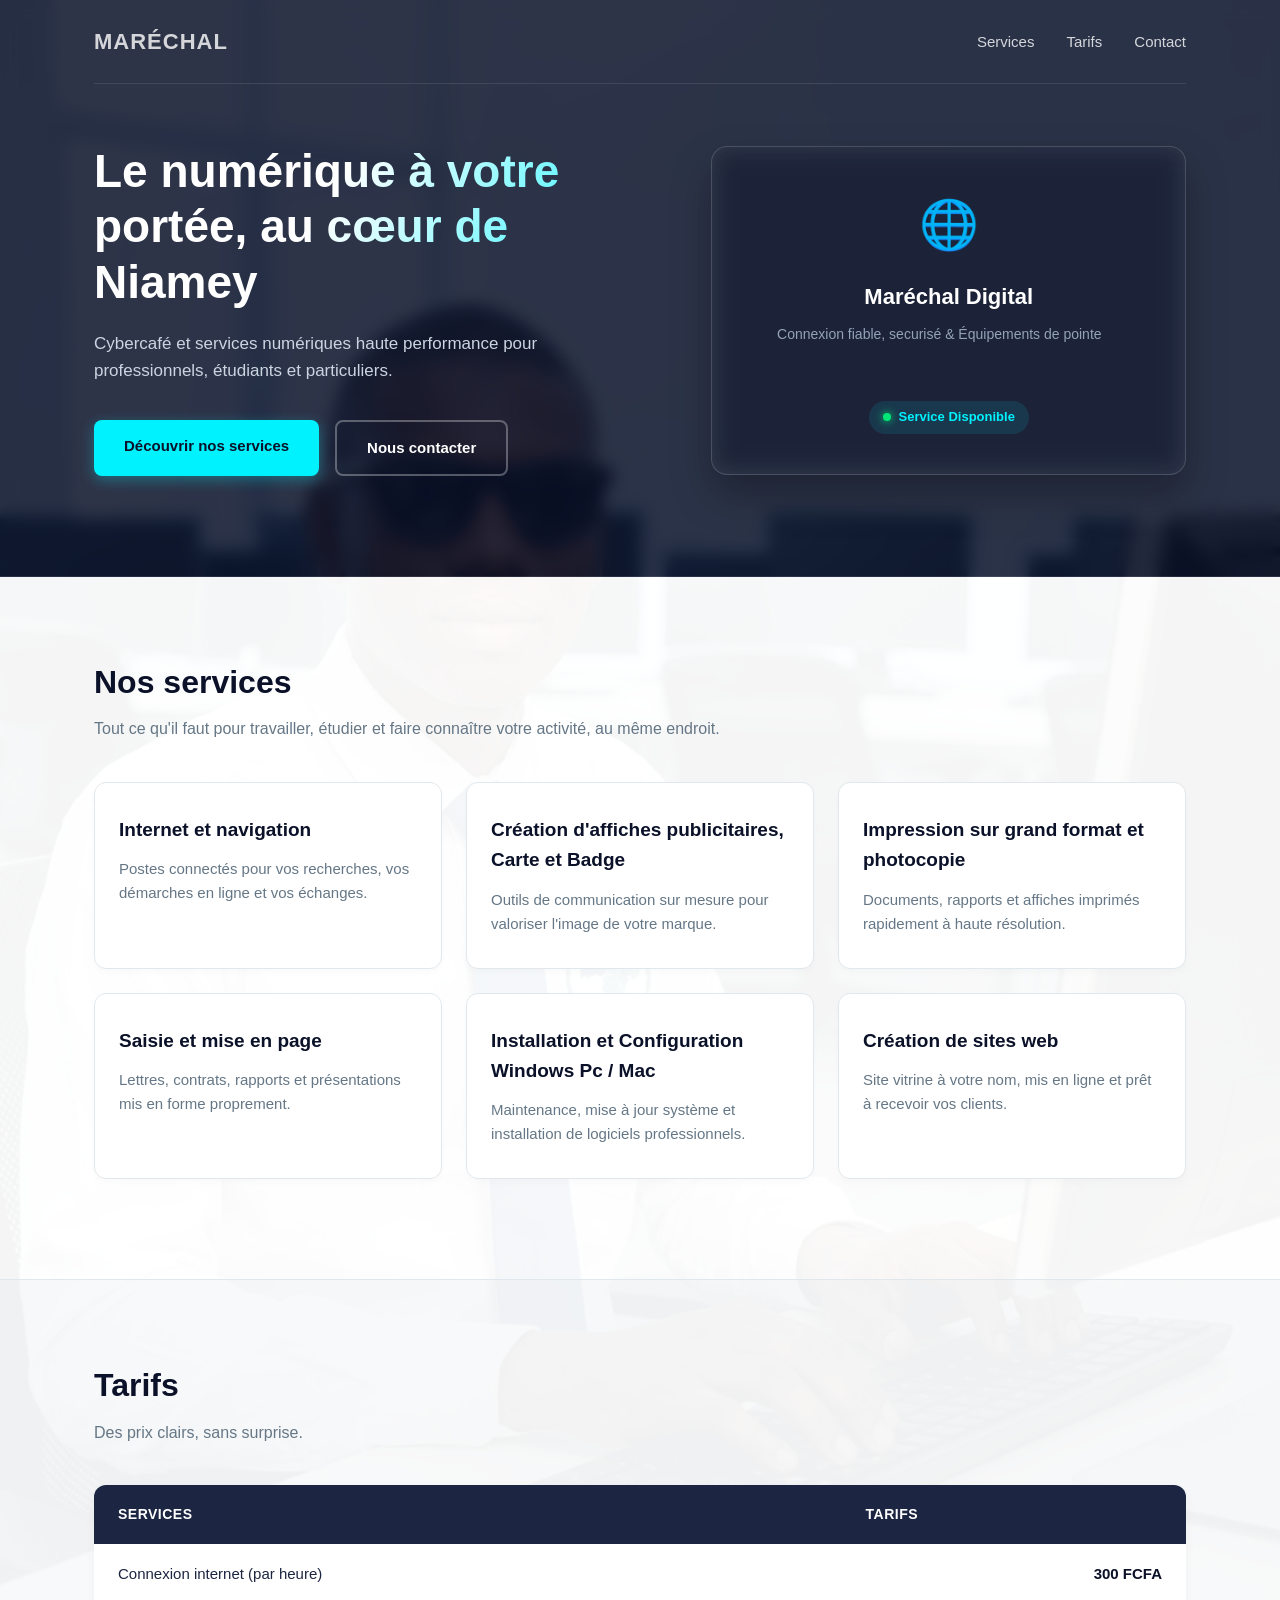
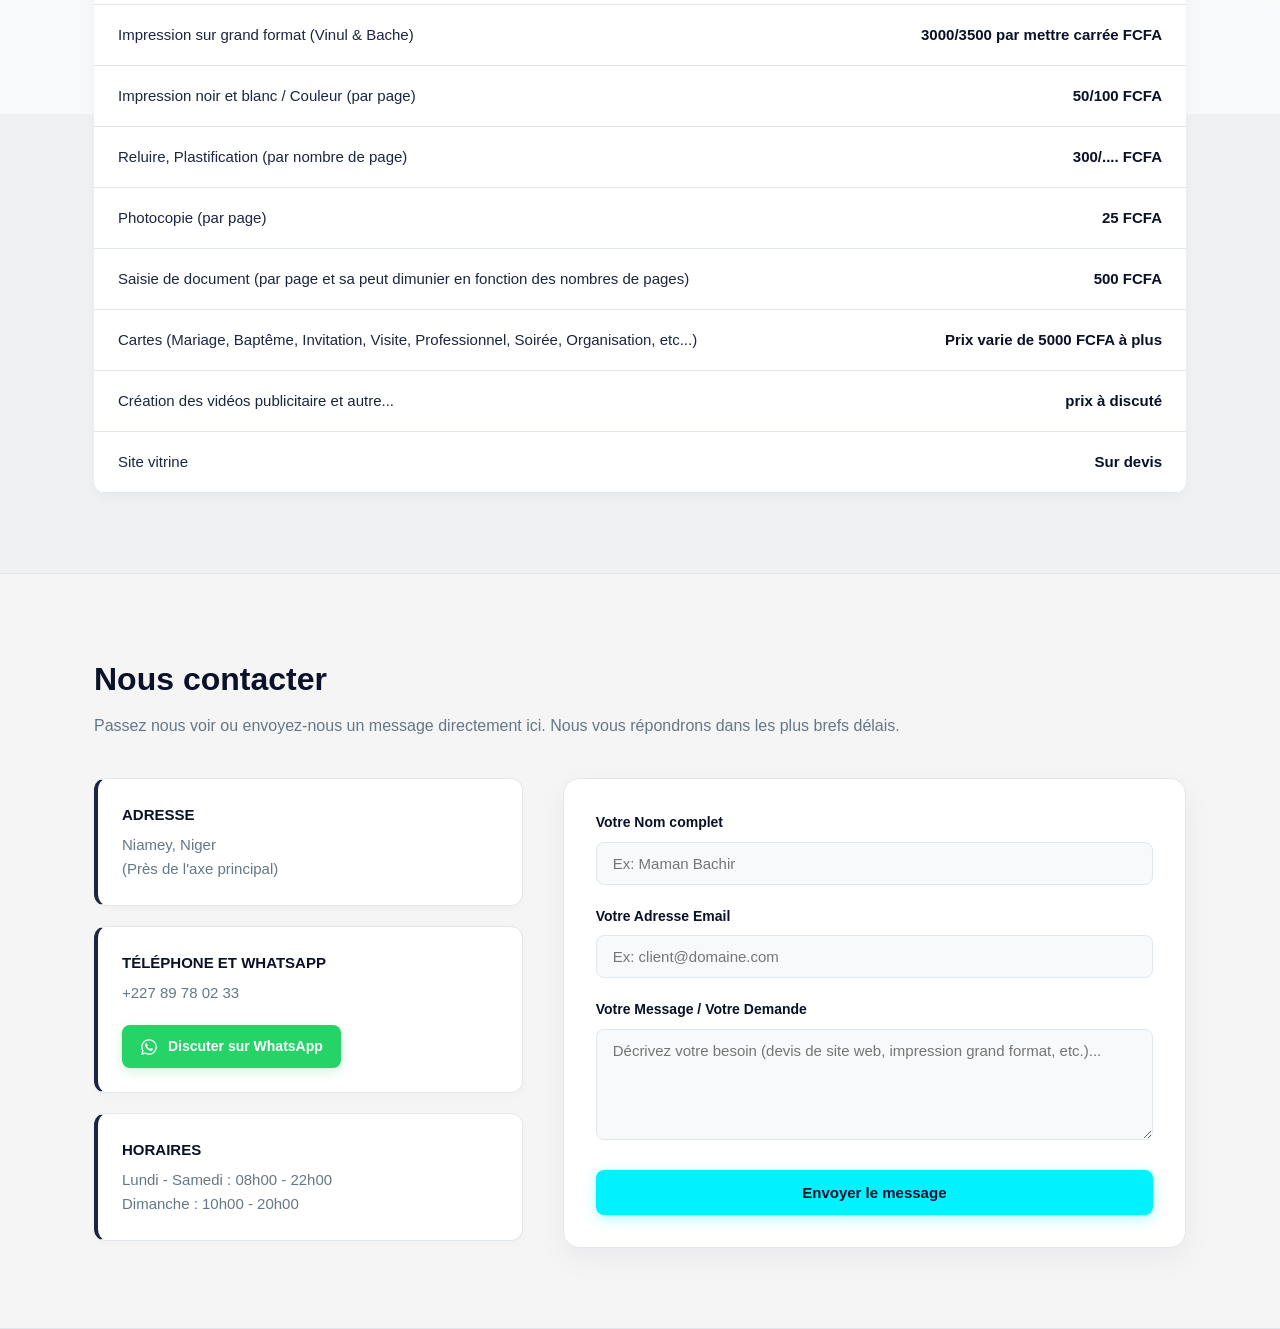
==== dossier/index.html @ 78efe5aa "Add files via upload" ====
<!DOCTYPE html>
<html lang="fr">
<head>
<meta charset="utf-8">
<meta name="viewport" content="width=device-width, initial-scale=1">
<title>MARÉCHAL – Cybercafé et services numériques à Niamey</title>
<meta name="description" content="Internet, impression, saisie de documents et création de sites web à Niamey, Niger.">
<style>
/* ==========================================================================
   1. VARIABLES & CONFIGURATION DE FOND
   ========================================================================== */
:root {
  --cyan: #00f2fe;
  --bleu-profond: #0a1128;
  --bleu-tech: #1c2541;
  --texte-blanc: #ffffff;
  --texte-sombre: #1c2541;
  --doux: #657786;
  --ligne: #e1e8ed;
  --fond-clair: #f8f9fa;
  --transition: all 0.3s ease;
}

* { box-sizing: border-box; margin: 0; padding: 0; }
html { scroll-behavior: smooth; min-height: 100%; }

/* Image technologique en arrière-plan global alignée en haut pour éviter les coupures */
body { 
  font-family: -apple-system, BlinkMacSystemFont, "Segoe UI", Roboto, Arial, sans-serif; 
  color: var(--texte-sombre); 
  background-color: var(--bleu-profond);
  background-image: url('mon-ordinateur.jpg'), url('https://unsplash.com');
  background-size: cover;
  background-position: center top !important; 
  background-attachment: fixed;
  background-repeat: no-repeat;
  line-height: 1.6; 
  min-height: 100%;
}

a { color: inherit; text-decoration: none; transition: var(--transition); }
.wrap { max-width: 1140px; margin: 0 auto; padding: 0 24px; }

/* ==========================================================================
   2. HEADER & STYLE GLASSMORPHISM
   ========================================================================== */
header {
  position: relative;
  color: var(--texte-blanc);
  overflow: hidden;
  background: rgba(10, 17, 40, 0.85); 
  backdrop-filter: blur(8px);
  -webkit-backdrop-filter: blur(8px);
  border-bottom: 1px solid rgba(255, 255, 255, 0.1);
  padding-bottom: 40px;
}

nav {
  display: flex;
  align-items: center;
  justify-content: space-between;
  padding: 24px 0;
  border-bottom: 1px solid rgba(255, 255, 255, 0.1);
}

.marque { font-size: 22px; font-weight: 800; letter-spacing: 1px; }
nav ul { display: flex; gap: 32px; list-style: none; font-size: 15px; font-weight: 500; }
nav a { opacity: 0.8; }
nav a:hover { opacity: 1; color: var(--cyan); }

.hero {
  display: grid;
  grid-template-columns: 1.2fr 1fr;
  gap: 48px;
  align-items: center;
  padding: 60px 0;
}

.hero h1 {
  font-size: clamp(32px, 4.5vw, 46px);
  line-height: 1.2;
  margin-bottom: 20px;
  background: linear-gradient(120deg, #ffffff 40%, var(--cyan) 100%);
  -webkit-background-clip: text;
  -webkit-text-fill-color: transparent;
}

.hero p { font-size: 17px; color: #cbd5e1; margin-bottom: 36px; max-width: 48ch; }
.btns { display: flex; gap: 16px; flex-wrap: wrap; }
.btn { padding: 14px 30px; border-radius: 8px; font-weight: 600; font-size: 15px; text-align: center; display: inline-block; }

.btn-p { background: var(--cyan); color: var(--bleu-profond); box-shadow: 0 4px 14px rgba(0, 242, 254, 0.3); border: none; cursor: pointer; }
.btn-p:hover { transform: translateY(-2px); box-shadow: 0 6px 20px rgba(0, 242, 254, 0.5); background: #00d8e4; }
.btn-s { border: 2px solid rgba(255, 255, 255, 0.3); color: var(--texte-blanc); }
.btn-s:hover { border-color: var(--cyan); background: rgba(255, 255, 255, 0.05); transform: translateY(-2px); }

.tech-badge {
  background: rgba(255, 255, 255, 0.06);
  backdrop-filter: blur(12px);
  -webkit-backdrop-filter: blur(12px);
  border: 1px solid rgba(255, 255, 255, 0.15);
  padding: 40px;
  border-radius: 16px;
  text-align: center;
  box-shadow: 0 20px 40px rgba(0, 0, 0, 0.3);
}
.tech-icon { font-size: 48px; margin-bottom: 16px; }
.tech-badge h3 { font-size: 22px; margin-bottom: 8px; color: #fff; }
.tech-badge p { font-size: 14px; color: #94a3b8; }
.tech-status { display: inline-flex; align-items: center; gap: 8px; margin-top: 20px; background: rgba(0, 242, 254, 0.1); color: var(--cyan); padding: 6px 14px; border-radius: 20px; font-size: 13px; font-weight: 600; }
.status-dot { width: 8px; height: 8px; background-color: #00e676; border-radius: 50%; box-shadow: 0 0 8px #00e676; }

/* ==========================================================================
   3. SECTIONS OPACIFIÉES ACCESSIBLES
   ========================================================================== */
section { 
  display: block !important;
  padding: 80px 0; 
  background: rgba(255, 255, 255, 0.96) !important; 
  border-bottom: 1px solid var(--ligne); 
  position: relative; 
  z-index: 5; 
}
section:nth-of-type(even) { background: rgba(248, 249, 250, 0.97) !important; }

section h2 { font-size: 32px; color: var(--bleu-profond); margin-bottom: 8px; }
.intro { color: var(--doux); margin-bottom: 40px; font-size: 16px; }

.grille { display: grid; grid-template-columns: repeat(auto-fit, minmax(280px, 1fr)); gap: 24px; width: 100%; margin-bottom: 20px; }

.service {
  background: #ffffff;
  border: 1px solid var(--ligne);
  border-radius: 12px;
  padding: 32px 24px;
  transition: var(--transition);
  box-shadow: 0 4px 6px rgba(0,0,0,0.02);
}
.service:hover { transform: translateY(-6px); box-shadow: 0 12px 24px rgba(10, 17, 40, 0.08); border-color: var(--cyan); }
.service h3 { font-size: 19px; margin-bottom: 12px; color: var(--bleu-profond); }
.service p { color: var(--doux); font-size: 15px; }

/* ==========================================================================
   4. STRUCTURE DE LA GRILLE DES TARIFS
   ========================================================================== */
table { width: 100%; border-collapse: collapse; background: #fff; border-radius: 12px; overflow: hidden; box-shadow: 0 4px 12px rgba(0,0,0,0.04); margin-top: 20px; }
th, td { padding: 18px 24px; text-align: left; }
th { background: var(--bleu-tech); color: #fff; font-size: 14px; text-transform: uppercase; letter-spacing: 0.5px; }
td { border-bottom: 1px solid var(--ligne); font-size: 15px; color: var(--texte-sombre); }
td:last-child { font-weight: 700; color: var(--bleu-profond); text-align: right; }

/* ==========================================================================
   5. CONTAINER FORMULAIRE ET BLOC INFO (2 Colonnes)
   ========================================================================== */
.contact-container {
  display: flex !important;
  flex-direction: row !important;
  justify-content: space-between;
  gap: 40px;
  width: 100%;
  margin-top: 30px;
}

.contact-infos {
  flex: 1;
  display: flex;
  flex-direction: column;
  gap: 20px;
}

.contact-infos div {
  background: #ffffff;
  border: 1px solid var(--ligne);
  border-left: 4px solid var(--bleu-tech);
  padding: 24px;
  border-radius: 12px;
  box-shadow: 0 4px 6px rgba(0, 0, 0, 0.02);
}

.contact-infos dt { font-weight: 700; color: var(--bleu-profond); margin-bottom: 6px; font-size: 15px; text-transform: uppercase; }
.contact-infos dd { color: var(--doux); margin: 0; font-size: 15px; }

.contact-form {
  flex: 1.3;
  background: #ffffff;
  border: 1px solid var(--ligne);
  padding: 32px;
  border-radius: 16px;
  box-shadow: 0 10px 30px rgba(10, 17, 40, 0.05);
}

.form-group {
  margin-bottom: 20px;
  display: flex;
  flex-direction: column;
}

.form-group label { font-weight: 600; color: var(--bleu-profond); margin-bottom: 8px; font-size: 14px; }
.form-group input, .form-group textarea {
  width: 100%;
  padding: 12px 16px;
  border: 1px solid var(--ligne);
  border-radius: 8px;
  font-size: 15px;
  background: var(--fond-clair);
  font-family: inherit;
  transition: var(--transition);
}
.form-group input:focus, .form-group textarea:focus { outline: none; border-color: var(--cyan); background: #ffffff; box-shadow: 0 0 0 4px rgba(0, 242, 254, 0.15); }
.form-submit { width: 100%; margin-top: 10px; }

/* FOOTER */
footer { background: var(--bleu-profond); color: #94a3b8; font-size: 14px; padding: 30px 0; border-top: 1px solid rgba(255,255,255,0.08); position: relative; z-index: 5; }
footer .wrap { display: flex; justify-content: space-between; flex-wrap: wrap; gap: 16px; }

/* RESPONSIVE STRUCTURE */
@media(max-width: 768px) {
  .hero { grid-template-columns: 1fr; text-align: center; }
  .btns { justify-content: center; }
  nav { flex-direction: column; gap: 16px; }
  .contact-container { flex-direction: column !important; gap: 32px; }
}
</style>
</head>
<body>

<header>
  <div class="wrap">
    <nav aria-label="Navigation principale">
      <a class="marque" href="#accueil">MARÉCHAL</a>
      <ul>
        <li><a href="#services">Services</a></li>
        <li><a href="#tarifs">Tarifs</a></li>
        <li><a href="#contact">Contact</a></li>
      </ul>
    </nav>
    <div class="hero" id="accueil">
      <div>
        <h1>Le numérique à votre portée, au cœur de Niamey</h1>
        <p>Cybercafé et services numériques haute performance pour professionnels, étudiants et particuliers.</p>
        <div class="btns">
          <a class="btn btn-p" href="#services">Découvrir nos services</a>
          <a class="btn btn-s" href="#contact">Nous contacter</a>
        </div>
      </div>
      <div class="tech-badge">
        <div class="tech-icon">🌐</div>
        <h3>Maréchal Digital</h3>
        <p>Connexion fiable, securisé & Équipements de pointe</p>
        <div class="tech-status"><span class="status-dot"></span> Service Disponible</div>
      </div>
    </div>
  </div>
</header>

<main>
<section id="services">
  <div class="wrap">
    <h2>Nos services</h2>
    <p class="intro">Tout ce qu'il faut pour travailler, étudier et faire connaître votre activité, au même endroit.</p>
    <div class="grille">
      <article class="service"><h3>Internet et navigation</h3><p>Postes connectés pour vos recherches, vos démarches en ligne et vos échanges.</p></article>
      <article class="service"><h3>Création d'affiches publicitaires, Carte et Badge</h3><p>Outils de communication sur mesure pour valoriser l'image de votre marque.</p></article>
      <article class="service"><h3>Impression sur grand format et photocopie</h3><p>Documents, rapports et affiches imprimés rapidement à haute résolution.</p></article>
      <article class="service"><h3>Saisie et mise en page</h3><p>Lettres, contrats, rapports et présentations mis en forme proprement.</p></article>
      <article class="service"><h3>Installation et Configuration Windows Pc / Mac</h3><p>Maintenance, mise à jour système et installation de logiciels professionnels.</p></article>
      <article class="service"><h3>Création de sites web</h3><p>Site vitrine à votre nom, mis en ligne et prêt à recevoir vos clients.</p></article>
    </div>
  </div>
</section>

<section id="tarifs">
  <div class="wrap">
    <h2>Tarifs</h2>
    <p class="intro">Des prix clairs, sans surprise.</p>
    <table>
      <thead><tr><th scope="col">services</th><th scope="col">Tarifs</th></tr></thead>
      <tbody>
        <tr><td>Connexion internet (par heure)</td><td>300 FCFA</td></tr>
        <tr><td>Impression sur grand format (Vinul & Bache)</td><td>3000/3500 par mettre carrée FCFA</td></tr>
        <tr><td>Impression noir et blanc / Couleur (par page)</td><td>50/100 FCFA</td></tr>
        <tr><td>Reluire, Plastification (par nombre de page)</td><td>300/.... FCFA</td></tr>
        <tr><td>Photocopie (par page)</td><td>25 FCFA</td></tr>
        <tr><td>Saisie de document (par page et sa peut dimunier en fonction des nombres de pages)</td><td>500 FCFA</td></tr>
        <tr><td>Cartes (Mariage, Baptême, Invitation, Visite, Professionnel, Soirée, Organisation, etc...)</td><td>Prix varie de 5000 FCFA à plus </td></tr>
        <tr><td>Création des vidéos publicitaire et autre... </td><td>prix à discuté</td></tr>
        <tr><td>Site vitrine</td><td>Sur devis</td></tr>
      </tbody>
    </table>
  </div>
</section>

<section id="contact">
  <div class="wrap">
    <h2>Nous contacter</h2>
    <p class="intro">Passez nous voir ou envoyez-nous un message directement ici. Nous vous répondrons dans les plus brefs délais.</p>
    
    <div class="contact-container">
      <!-- Infos pratiques à gauche -->
      <dl class="contact-infos">
        <div>
          <dt>Adresse</dt>
          <dd> Niamey, Niger<br>(Près de l'axe principal)</dd>
        </div>
       <div>
  <dt>Téléphone et WhatsApp</dt>
  <dd style="margin-bottom: 12px;">+227 89 78 02 33</dd>
  
  <!-- BOUTON WHATSAPP CORRIGÉ AVEC STYLE VERT FORCÉ -->
  <a href="https://wa.me." 
     target="_blank" 
     class="btn-whatsapp" 
     style="display: inline-flex !important; align-items: center; justify-content: center; gap: 10px; background-color: #25D366 !important; color: #ffffff !important; padding: 10px 18px; border-radius: 8px; font-size: 14px; font-weight: 700; text-decoration: none; box-shadow: 0 4px 12px rgba(37, 211, 102, 0.2); margin-top: 8px; transition: all 0.3s ease;">
    
    <!-- Icône SVG officielle WhatsApp Blanche -->
    <svg viewBox="0 0 448 512" width="18" height="18" fill="#ffffff" style="display: block;">
      <path d="M380.9 97.1C339 55.1 283.2 32 223.9 32c-122.4 0-222 99.6-222 222 0 39.1 10.2 77.3 29.6 111L0 480l117.7-30.9c32.4 17.7 68.9 27 106.1 27h.1c122.3 0 224.1-99.6 224.1-222 0-59.3-25.2-115-67.1-157zm-157 341.6c-33.2 0-65.7-8.9-94-25.7l-6.7-4-69.8 18.3L72 359.2l-4.4-7c-18.5-29.4-28.2-63.3-28.2-98.2 0-101.7 82.8-184.5 184.6-184.5 49.3 0 95.6 19.2 130.4 54.1 34.8 34.9 56.2 81.2 56.1 130.5 0 101.8-84.9 184.6-186.6 184.6zm101.2-138.2c-5.5-2.8-32.8-16.2-37.9-18-5.1-1.9-8.8-2.8-12.5 2.8-3.7 5.6-14.3 18-17.6 21.8-3.2 3.7-6.5 4.2-12 1.4-32.6-16.3-54-29.1-75.5-66-5.7-9.8 5.7-9.1 16.3-30.3 1.8-3.7.9-6.9-.5-9.7-1.4-2.8-12.5-30.1-17.1-41.2-4.5-10.8-9.1-9.3-12.5-9.5-3.2-.2-6.9-.2-10.6-.2-3.7 0-9.7 1.4-14.8 6.9-5.1 5.6-19.4 19-19.4 46.3 0 27.3 19.9 53.7 22.6 57.4 2.8 3.7 39.1 59.7 94.8 83.8 35.2 15.2 49 16.5 66.6 13.9 10.7-1.6 32.8-13.4 37.4-26.4 4.6-13 4.6-24.1 3.2-26.4-1.3-2.5-5-3.9-10.5-6.6z"/>
    </svg>
    <span>Discuter sur WhatsApp</span>
  </a>
</div>

        <div>
          <dt>Horaires</dt>
          <dd>Lundi - Samedi : 08h00 - 22h00<br>Dimanche : 10h00 - 20h00</dd>
        </div>
      </dl>

      <!-- Formulaire de contact Formspree à droite -->
      <!-- ATTENTION : Remplacez "VOTRE_ID_FORMSPREE" par l'identifiant fourni sur votre tableau de bord Formspree -->
      <form action="https://formspree.io/f/xaeqyyyz" method="POST" class="contact-form">
        <div class="form-group">
          <label for="name">Votre Nom complet</label>
          <input type="text" name="name" id="name" required placeholder="Ex: Maman Bachir">
        </div>
        
        <div class="form-group">
          <label for="email">Votre Adresse Email</label>
          <input type="email" name="_replyto" id="email" required placeholder="Ex: client@domaine.com">
        </div>
        
        <div class="form-group">
          <label for="message">Votre Message / Votre Demande</label>
          <textarea name="message" id="message" rows="5" required placeholder="Décrivez votre besoin (devis de site web, impression grand format, etc.)..."></textarea>
        </div>
        
        <!-- Redirection automatique après envoi (Optionnel) -->
        <input type="hidden" name="_next" value="#accueil">
        
        <button type="submit" class="btn btn-p form-submit">Envoyer le message</button>
      </form>
    </div>
  </div>
</section>
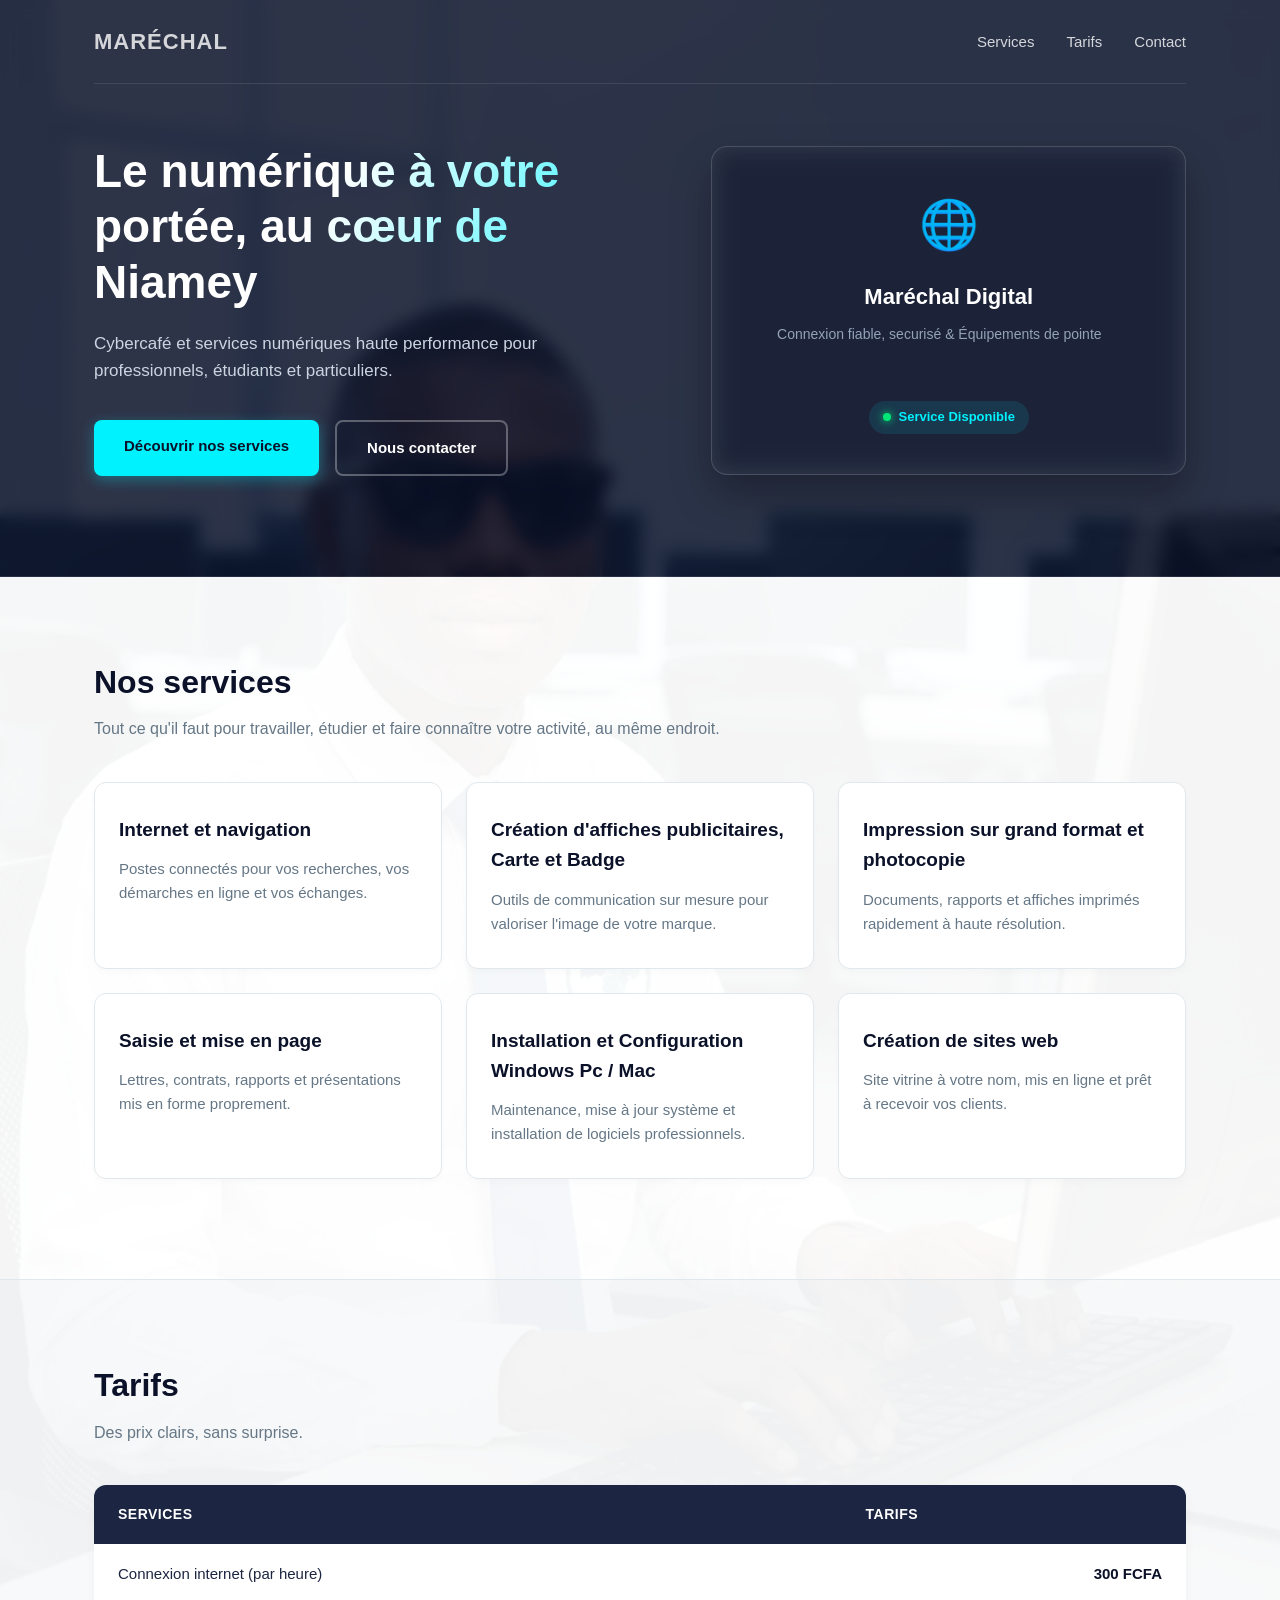
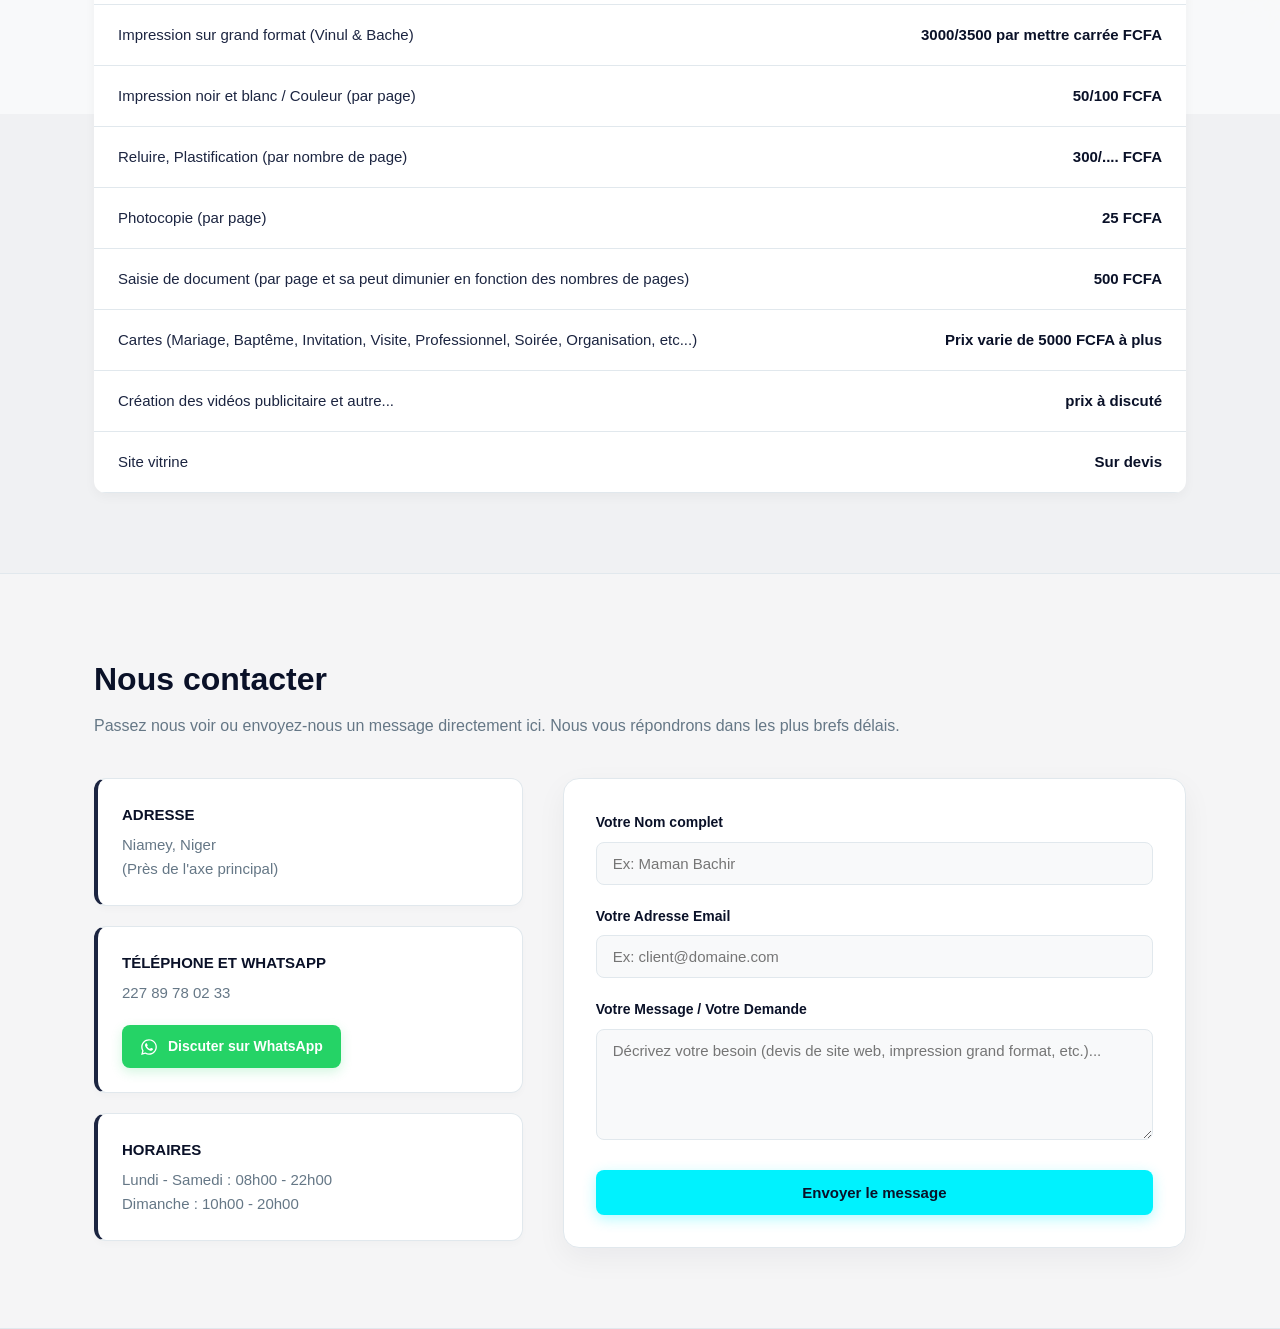
==== commit f20d0a95: "Add files via upload" ====
--- a/dossier/index.html
+++ b/dossier/index.html
@@ -304,20 +304,19 @@
         </div>
        <div>
   <dt>Téléphone et WhatsApp</dt>
-  <dd style="margin-bottom: 12px;">+227 89 78 02 33</dd>
+  <dd style="margin-bottom: 12px;">227 89 78 02 33</dd>
   
   <!-- BOUTON WHATSAPP CORRIGÉ AVEC STYLE VERT FORCÉ -->
   <a href="https://wa.me." 
-     target="_blank" 
-     class="btn-whatsapp" 
-     style="display: inline-flex !important; align-items: center; justify-content: center; gap: 10px; background-color: #25D366 !important; color: #ffffff !important; padding: 10px 18px; border-radius: 8px; font-size: 14px; font-weight: 700; text-decoration: none; box-shadow: 0 4px 12px rgba(37, 211, 102, 0.2); margin-top: 8px; transition: all 0.3s ease;">
-    
-    <!-- Icône SVG officielle WhatsApp Blanche -->
-    <svg viewBox="0 0 448 512" width="18" height="18" fill="#ffffff" style="display: block;">
-      <path d="M380.9 97.1C339 55.1 283.2 32 223.9 32c-122.4 0-222 99.6-222 222 0 39.1 10.2 77.3 29.6 111L0 480l117.7-30.9c32.4 17.7 68.9 27 106.1 27h.1c122.3 0 224.1-99.6 224.1-222 0-59.3-25.2-115-67.1-157zm-157 341.6c-33.2 0-65.7-8.9-94-25.7l-6.7-4-69.8 18.3L72 359.2l-4.4-7c-18.5-29.4-28.2-63.3-28.2-98.2 0-101.7 82.8-184.5 184.6-184.5 49.3 0 95.6 19.2 130.4 54.1 34.8 34.9 56.2 81.2 56.1 130.5 0 101.8-84.9 184.6-186.6 184.6zm101.2-138.2c-5.5-2.8-32.8-16.2-37.9-18-5.1-1.9-8.8-2.8-12.5 2.8-3.7 5.6-14.3 18-17.6 21.8-3.2 3.7-6.5 4.2-12 1.4-32.6-16.3-54-29.1-75.5-66-5.7-9.8 5.7-9.1 16.3-30.3 1.8-3.7.9-6.9-.5-9.7-1.4-2.8-12.5-30.1-17.1-41.2-4.5-10.8-9.1-9.3-12.5-9.5-3.2-.2-6.9-.2-10.6-.2-3.7 0-9.7 1.4-14.8 6.9-5.1 5.6-19.4 19-19.4 46.3 0 27.3 19.9 53.7 22.6 57.4 2.8 3.7 39.1 59.7 94.8 83.8 35.2 15.2 49 16.5 66.6 13.9 10.7-1.6 32.8-13.4 37.4-26.4 4.6-13 4.6-24.1 3.2-26.4-1.3-2.5-5-3.9-10.5-6.6z"/>
-    </svg>
-    <span>Discuter sur WhatsApp</span>
-  </a>
+   target="_blank" 
+   class="btn-whatsapp" 
+   style="display: inline-flex !important; align-items: center; justify-content: center; gap: 10px; background-color: #25D366 !important; color: #ffffff !important; padding: 10px 18px; border-radius: 8px; font-size: 14px; font-weight: 700; text-decoration: none; box-shadow: 0 4px 12px rgba(37, 211, 102, 0.2); margin-top: 8px; transition: all 0.3s ease;">
+  
+  <svg viewBox="0 0 448 512" width="18" height="18" fill="#ffffff" style="display: block;">
+    <path d="M380.9 97.1C339 55.1 283.2 32 223.9 32c-122.4 0-222 99.6-222 222 0 39.1 10.2 77.3 29.6 111L0 480l117.7-30.9c32.4 17.7 68.9 27 106.1 27h.1c122.3 0 224.1-99.6 224.1-222 0-59.3-25.2-115-67.1-157zm-157 341.6c-33.2 0-65.7-8.9-94-25.7l-6.7-4-69.8 18.3L72 359.2l-4.4-7c-18.5-29.4-28.2-63.3-28.2-98.2 0-101.7 82.8-184.5 184.6-184.5 49.3 0 95.6 19.2 130.4 54.1 34.8 34.9 56.2 81.2 56.1 130.5 0 101.8-84.9 184.6-186.6 184.6zm101.2-138.2c-5.5-2.8-32.8-16.2-37.9-18-5.1-1.9-8.8-2.8-12.5 2.8-3.7 5.6-14.3 18-17.6 21.8-3.2 3.7-6.5 4.2-12 1.4-32.6-16.3-54-29.1-75.5-66-5.7-9.8 5.7-9.1 16.3-30.3 1.8-3.7.9-6.9-.5-9.7-1.4-2.8-12.5-30.1-17.1-41.2-4.5-10.8-9.1-9.3-12.5-9.5-3.2-.2-6.9-.2-10.6-.2-3.7 0-9.7 1.4-14.8 6.9-5.1 5.6-19.4 19-19.4 46.3 0 27.3 19.9 53.7 22.6 57.4 2.8 3.7 39.1 59.7 94.8 83.8 35.2 15.2 49 16.5 66.6 13.9 10.7-1.6 32.8-13.4 37.4-26.4 4.6-13 4.6-24.1 3.2-26.4-1.3-2.5-5-3.9-10.5-6.6z"/>
+  </svg>
+  <span>Discuter sur WhatsApp</span>
+</a>
 </div>
 
         <div>
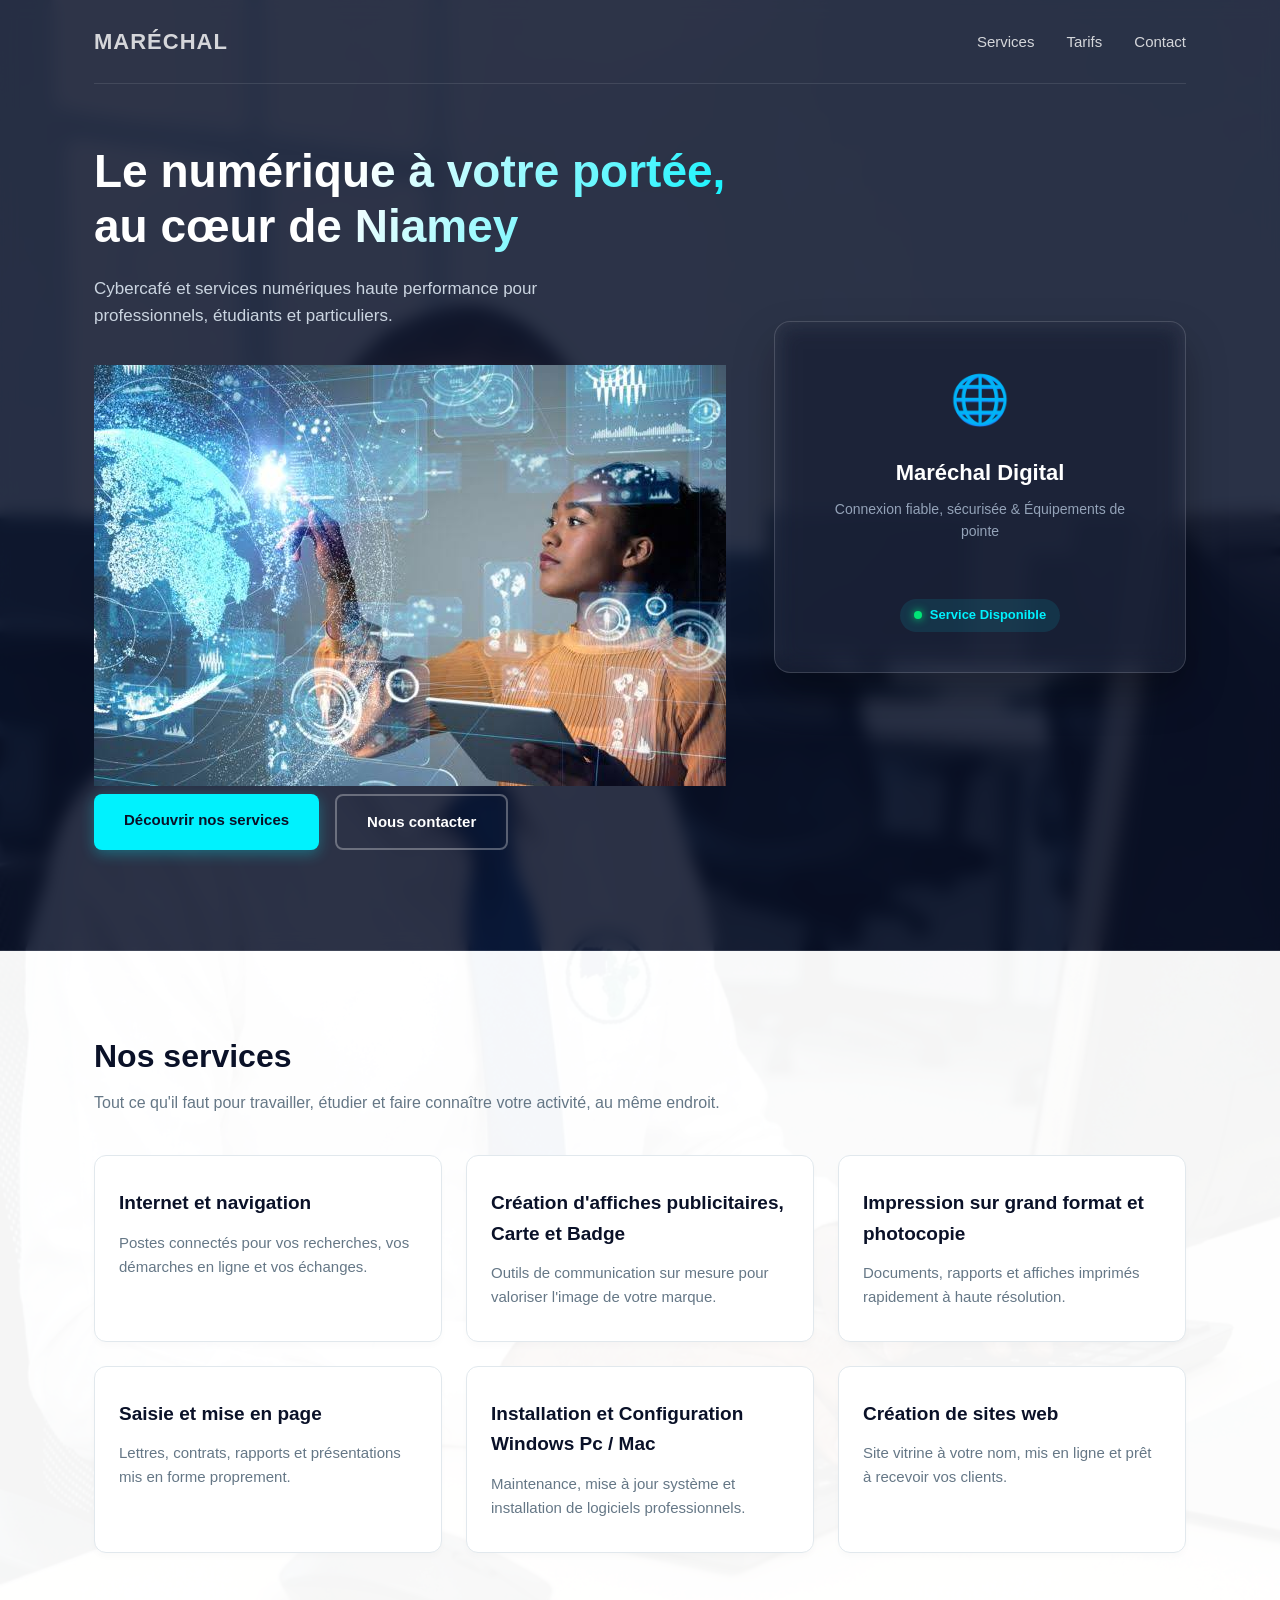
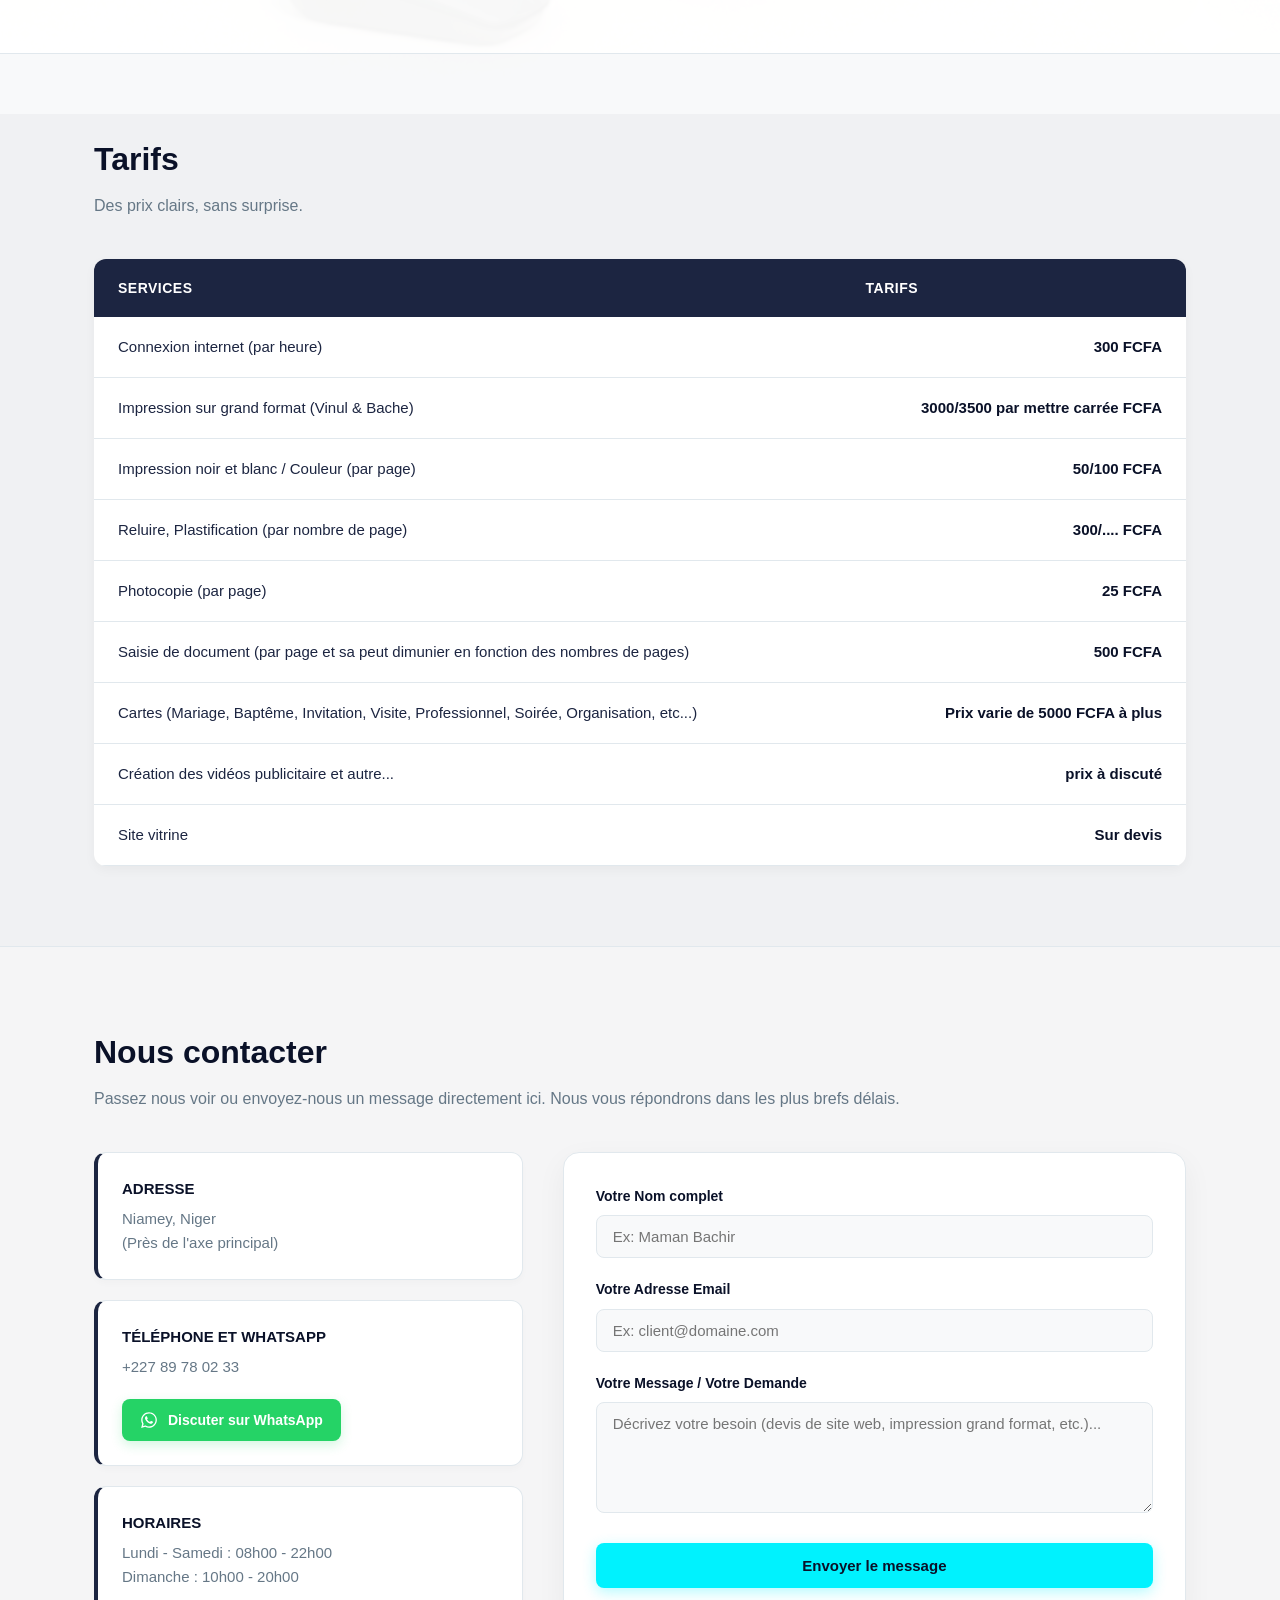
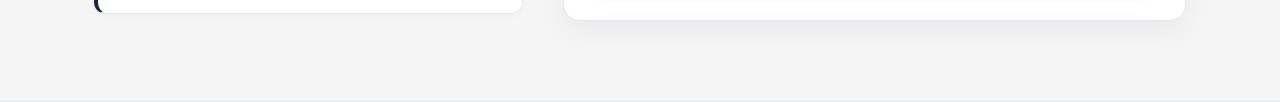
==== commit 1fd30501: "Add files via upload" ====
--- a/dossier/index.html
+++ b/dossier/index.html
@@ -234,23 +234,46 @@
         <li><a href="#contact">Contact</a></li>
       </ul>
     </nav>
-    <div class="hero" id="accueil">
-      <div>
-        <h1>Le numérique à votre portée, au cœur de Niamey</h1>
+
+   <div class="hero" id="accueil">
+  
+  <!-- BLOC PRINCIPAL DE GAUCHE -->
+  <div class="hero-left-area">
+    
+    <!-- LIGNE SUPÉRIEURE : Le texte et votre photo côte à côte -->
+    <div class="hero-main-row">
+      <div class="hero-text-content">
+        <h1>Le numérique à <span class="highlight">votre</span> portée, au cœur <span class="highlight">de</span> Niamey</h1>
         <p>Cybercafé et services numériques haute performance pour professionnels, étudiants et particuliers.</p>
-        <div class="btns">
-          <a class="btn btn-p" href="#services">Découvrir nos services</a>
-          <a class="btn btn-s" href="#contact">Nous contacter</a>
-        </div>
       </div>
-      <div class="tech-badge">
-        <div class="tech-icon">🌐</div>
-        <h3>Maréchal Digital</h3>
-        <p>Connexion fiable, securisé & Équipements de pointe</p>
-        <div class="tech-status"><span class="status-dot"></span> Service Disponible</div>
+
+      <!-- VOTRE PHOTO POSICTIONNÉE DANS L'ESPACE VIDE À DROITE DU TEXTE -->
+      <div class="hero-avatar-wrapper">
+        <!-- REMPLACEZ 'votre-photo.jpg' par le nom exact de votre image -->
+        <img src="votre-photo.jfif" alt="Maman Bachir — Maréchal" class="hero-avatar">
       </div>
     </div>
-  </div>
+
+    <!-- LIGNE INFÉRIEURE : Vos deux boutons bien alignés en dessous -->
+    <div class="btns">
+      <a class="btn btn-p" href="#services">Découvrir nos services</a>
+      <a class="btn btn-s" href="#contact">Nous contacter</a>
+    </div>
+
+  </div>
+
+  <!-- BLOC DE DROITE : Le badge "Maréchal Digital" indépendant -->
+  <div class="tech-badge-container">
+    <div class="tech-badge">
+      <div class="tech-icon">🌐</div>
+      <h3>Maréchal Digital</h3>
+      <p>Connexion fiable, sécurisée &amp; Équipements de pointe</p>
+      <div class="tech-status"><span class="status-dot"></span> Service Disponible</div>
+    </div>
+  </div>
+
+</div>
+
 </header>
 
 <main>
@@ -304,10 +327,10 @@
         </div>
        <div>
   <dt>Téléphone et WhatsApp</dt>
-  <dd style="margin-bottom: 12px;">227 89 78 02 33</dd>
+  <dd style="margin-bottom: 12px;">+227 89 78 02 33</dd>
   
   <!-- BOUTON WHATSAPP CORRIGÉ AVEC STYLE VERT FORCÉ -->
-  <a href="https://wa.me." 
+  <a href="https://wa.me/22789780233" 
    target="_blank" 
    class="btn-whatsapp" 
    style="display: inline-flex !important; align-items: center; justify-content: center; gap: 10px; background-color: #25D366 !important; color: #ffffff !important; padding: 10px 18px; border-radius: 8px; font-size: 14px; font-weight: 700; text-decoration: none; box-shadow: 0 4px 12px rgba(37, 211, 102, 0.2); margin-top: 8px; transition: all 0.3s ease;">
